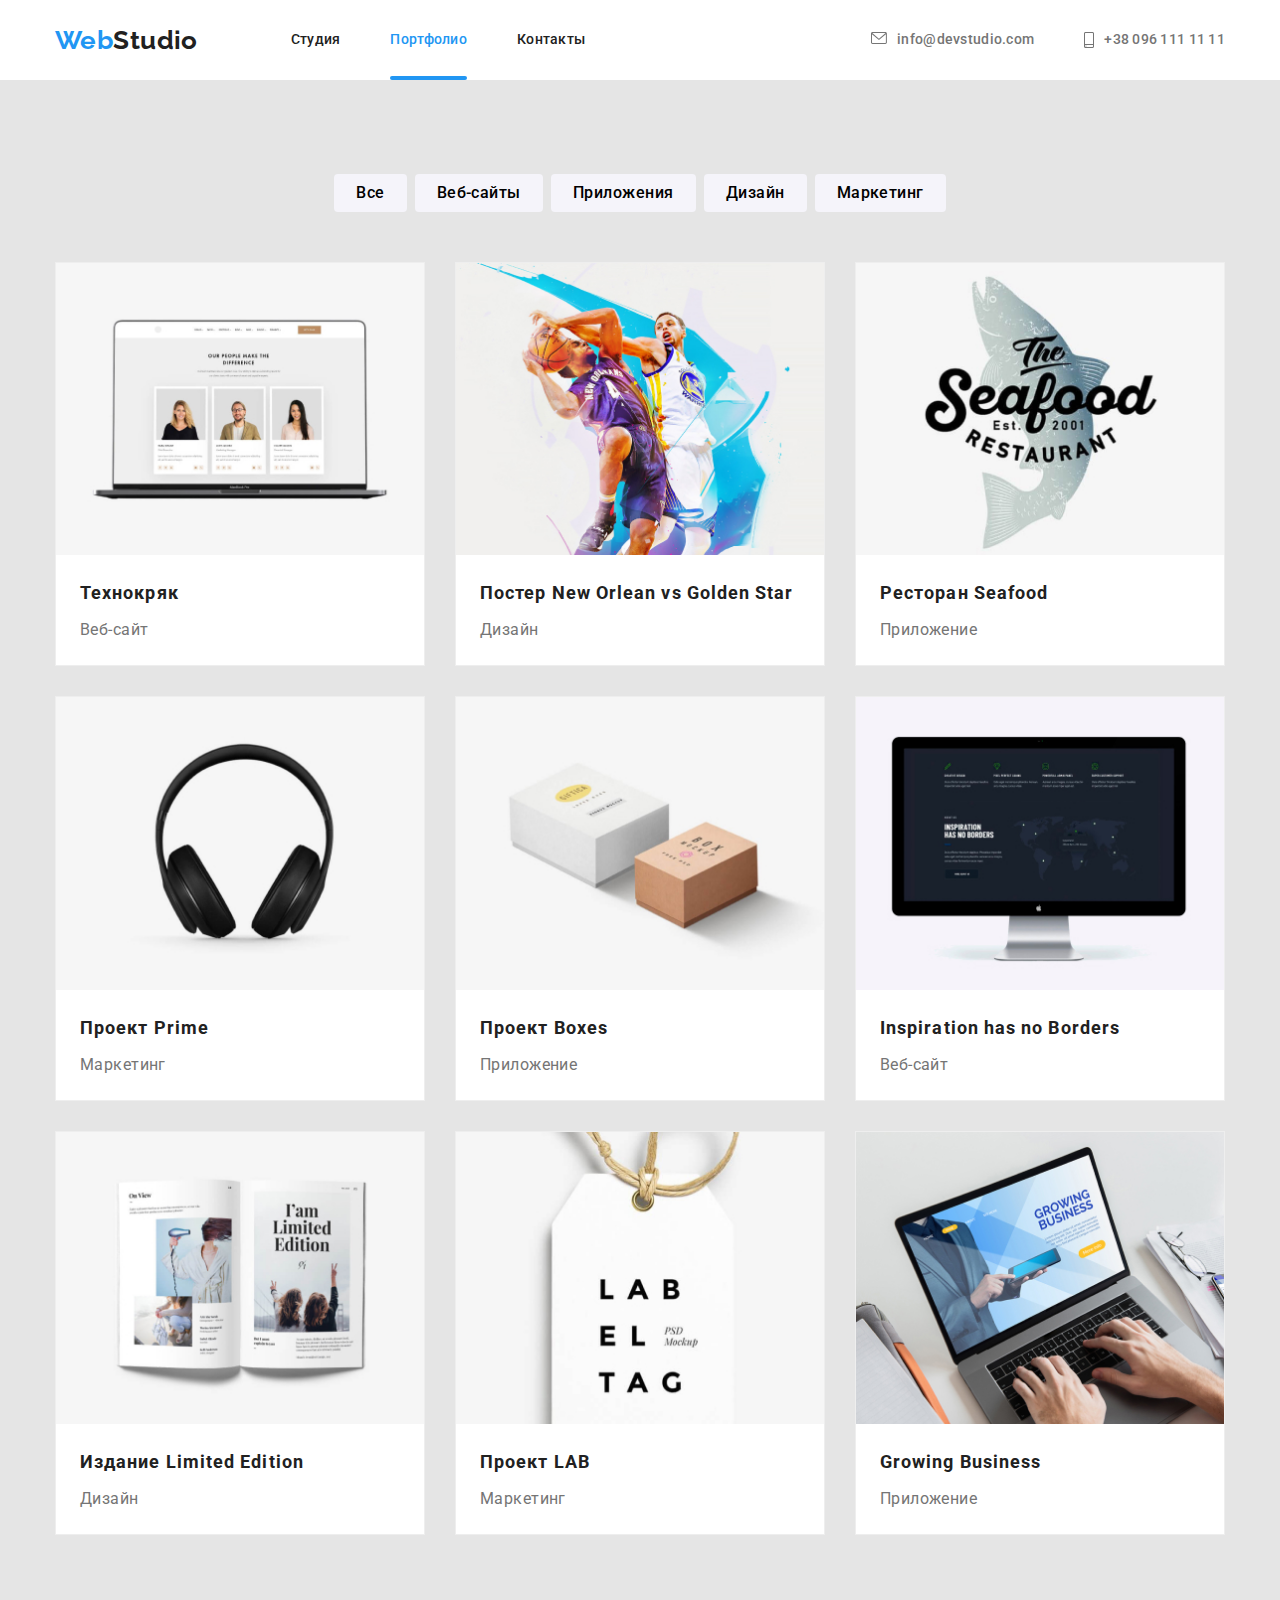
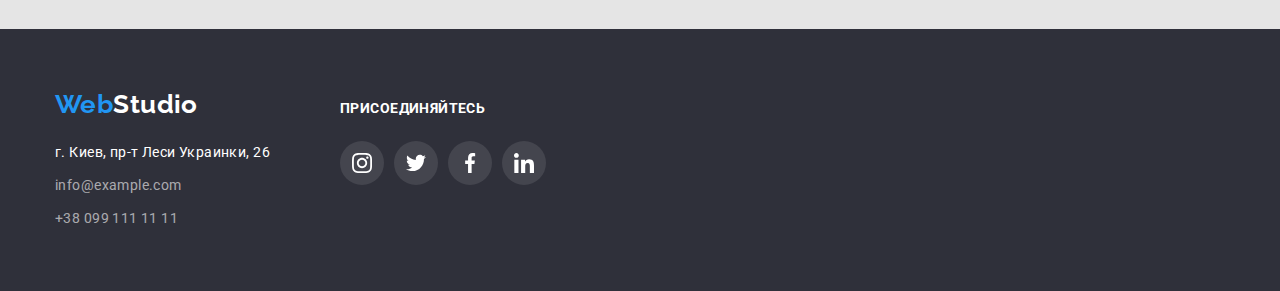
==== portfolio.html @ e88140aa "Скопированы файлы из 5 дз" ====
<!DOCTYPE html>
<html lang="ru">
  <head>
    <meta charset="UTF-8" />
    <meta http-equiv="X-UA-Compatible" content="IE=edge" />
    <meta name="viewport" content="width=device-width, initial-scale=1.0" />
    <title>Портфолио</title>
       <link rel="stylesheet" href="./css/style.css" />
    <link rel="preconnect" href="https://fonts.googleapis.com" />
    <link rel="preconnect" href="https://fonts.gstatic.com" crossorigin />
    <link
      href="https://fonts.googleapis.com/css2?family=Raleway:wght@600&family=Roboto:wght@400;500;700;900&display=swap"
      rel="stylesheet"
    />
 
  </head>
  <body>
    <!-- header -->
    <header class="header">
      <div class="container header-nav">
        <nav class="nav">
          <a href="./index.html" lang="en" class="logo-header">
            <span class="logo-decor">Web</span>Studio</a
          >
          <ul class="nav-list">
            <li><a href="./index.html" class="nav-link">Студия</a></li>
            <li>
              <a href="./portfolio.html" class="nav-link current">Портфолио</a>
            </li>
            <li><a href="" class="nav-link">Контакты</a></li>
          </ul>
        </nav>

        <ul class="cotacts-list">
          <li>
            <a href="" class="nav-communication">
              <svg class="icon-envelope" width="16px" height="12px">
                <use href="img/sprite.svg#icon-envelope"></use>
              </svg>
              info@devstudio.com</a
            >
          </li>
          <li>
            <a href="" class="nav-communication">
              <svg class="icon-tel" width="10px" height="16px">
                <use href="./img/sprite.svg#icon-smartphone"></use>
              </svg>
              +38 096 111 11 11</a
            >
          </li>
        </ul>
      </div>
    </header>
    <!-- main -->
    <main>
      <section class="portfolio">
        <div class="container">
          <ul class="list-search">
            <li>
              <button class="search-btn">Все</button>
            </li>
            <li>
              <button class="search-btn">Веб-сайты</button>
            </li>
            <li>
              <button class="search-btn">Приложения</button>
            </li>
            <li>
              <button class="search-btn">Дизайн</button>
            </li>
            <li>
              <button class="search-btn">Маркетинг</button>
            </li>
          </ul>
          <ul class="list-portfolio">
            <li class="portfolio-card">
              <a href="">
                <div class="partfolio-card-overlay">
                  <img
                    src="./img/portfolio0.jpg"
                    alt="Сайт Технокряк"
                    width="370"
                  />
             <div class="card-text">
                    <p >
                      Ресурс предлагает комплексные предложения с разным уровнем
                      функционала и сервисов. Все это позволит посетителю получить
                      исчерпывающие сведения о компании или частном лице.
                    </p>
             </div>
                </div>
  <div class="portfolio-card-name">
                  <h2 class="card-title">Технокряк</h2>
                  <p class="card-info">Веб-сайт</p>
  </div></a
              >
            </li>
            <li class="portfolio-card">
              <p>
                <a href="">
                 <div class="partfolio-card-overlay">
                    <img
                      src="./img/portfolio1.jpg"
                      alt="Постер баскетболистов"
                      width="370"
                    />
                    <p class="card-text">
                      Ресурс предлагает комплексные предложения с разным уровнем
                      функционала и сервисов. Все это позволит посетителю получить
                      исчерпывающие сведения о компании или частном лице.
                    </p>
                 </div>
              </p>
             <div class="portfolio-card-name">
                  <h2 class="card-title">Постер New Orlean vs Golden Star</h2>
                  <p class="card-info">Дизайн</p>
             </div></a
              >
            </li>
            <li class="portfolio-card">
              <a href="">
             <div class="partfolio-card-overlay">
                  <img
                    src="./img/portfolio2.jpg"
                    alt="Логотип ресторана"
                    width="370"
                  />
                  <p class="card-text">
                    Ресурс предлагает комплексные предложения с разным уровнем
                    функционала и сервисов. Все это позволит посетителю получить
                    исчерпывающие сведения о компании или частном лице.
                  </p>
             </div>
            <div class="portfolio-card-name">
                  <h2 class="card-title">Ресторан Seafood</h2>
                  <p class="card-info">Приложение</p>
            </div></a
              >
            </li>
            <li class="portfolio-card">
              <a href="">
               <div class="partfolio-card-overlay">
                  <img src="./img/portfolio3.jpg" alt="Наушники" width="370" />
                  <p class="card-text">
                    Ресурс предлагает комплексные предложения с разным уровнем
                    функционала и сервисов. Все это позволит посетителю получить
                    исчерпывающие сведения о компании или частном лице.
                  </p>
               </div>
          <div class="portfolio-card-name">
                  <h2 class="card-title">Проект Prime</h2>
                  <p class="card-info">Маркетинг</p>
          </div></a
              >
            </li>
            <li class="portfolio-card">
              <a href="">
               <div class="partfolio-card-overlay">
                  <img
                    src="./img/portfolio4.jpg"
                    alt="Фото проекта"
                    width="370"
                  />
                  <p class="card-text">
                    Ресурс предлагает комплексные предложения с разным уровнем
                    функционала и сервисов. Все это позволит посетителю получить
                    исчерпывающие сведения о компании или частном лице.
                  </p>
               </div>
           <div class="portfolio-card-name">
                  <h2 class="card-title">Проект Boxes</h2>
                  <p class="card-info">Приложение</p>
           </div></a
              >
            </li>
            <li class="portfolio-card">
              <a href="">
              <div class="partfolio-card-overlay">
                  <img
                    src="./img/portfolio5.jpg"
                    alt="Сайт Inspiration has no Borders"
                    width="370"
                  />
                  <p class="card-text">
                    Ресурс предлагает комплексные предложения с разным уровнем
                    функционала и сервисов. Все это позволит посетителю получить
                    исчерпывающие сведения о компании или частном лице.
                  </p>
              </div>
                <div class="portfolio-card-name">
                  <h2 class="card-title">Inspiration has no Borders</h2>
                  <p class="card-info">Веб-сайт</p>
                </div></a
              >
            </li>
            <li class="portfolio-card">
              <a href="">
            <div class="partfolio-card-overlay">
                  <img src="./img/portfolio6.jpg" alt="Журнал" width="370" />
                  <p class="card-text">
                    Ресурс предлагает комплексные предложения с разным уровнем
                    функционала и сервисов. Все это позволит посетителю получить
                    исчерпывающие сведения о компании или частном лице.
                  </p>
            </div>
             <div class="portfolio-card-name">
                  <h2 class="card-title">Издание Limited Edition</h2>
                  <p class="card-info">Дизайн</p>
             </div></a
              >
            </li>
            <li class="portfolio-card">
              <a href="">
          <div class="partfolio-card-overlay">
                  <img
                    src="./img/portfolio7.jpg"
                    alt="Лого проекта Lab"
                    width="370"
                  />
                  <p class="card-text">
                    Ресурс предлагает комплексные предложения с разным уровнем
                    функционала и сервисов. Все это позволит посетителю получить
                    исчерпывающие сведения о компании или частном лице.
                  </p>
          </div>
               <div class="portfolio-card-name">
                  <h2 class="card-title">Проект LAB</h2>
                  <p class="card-info">Маркетинг</p>
               </div></a
              >
            </li>
            <li class="portfolio-card">
              <a href="">
             <div class="partfolio-card-overlay">
                  <img
                    src="./img/portfolio8.jpg"
                    alt="Приложение Growing Business"
                    width="370"
                  />
                  <p class="card-text">
                    Ресурс предлагает комплексные предложения с разным уровнем
                    функционала и сервисов. Все это позволит посетителю получить
                    исчерпывающие сведения о компании или частном лице.
                    
                  </p>
             </div>
               <div class="portfolio-card-name">
                  <h2 class="card-title">Growing Business</h2>
                  <p class="card-info">Приложение</p>
               </div></a
              >
            </li>
          </ul>
        </div>
      </section>
    </main>
    <!-- footer -->
    <footer class="footer">
      <div class="container general-container-footer">
        <div class="first-container-footer">
          <a href="" lang="en" class="logo-footer">
            <span class="logo-decor">Web</span>Studio</a
          >
          <address class="adress">
            <ul class="adress-list">
              <li>
                <a href="" class="adress-offline"
                  >г. Киев, пр-т Леси Украинки, 26</a
                >
              </li>
              <li><a href="" class="adress-online">info@example.com</a></li>
              <li><a href="" class="adress-online">+38 099 111 11 11</a></li>
            </ul>
          </address>
        </div>
        <div class="second-container-footer">
          <p class="second-container-footer-title">присоединяйтесь</p>
          <ul class="sochial-icon-list">
            <li class="sochial-icon-link sochial-icon-link-footer">
              <a href="https://www.instagram.com/">
                <svg class="sochial-icon-link-svg sochial-icon-link-svg-footer">
                  <use href="./img/sprite.svg#icon-instagram"></use>
                </svg>
              </a>
            </li>
            <li class="sochial-icon-link sochial-icon-link-footer">
              <a href="">
                <svg class="sochial-icon-link-svg sochial-icon-link-svg-footer">
                  <use href="./img/sprite.svg#icon-twitter"></use>
                </svg>
              </a>
            </li>
            <li class="sochial-icon-link sochial-icon-link-footer">
              <a href="">
                <svg class="sochial-icon-link-svg sochial-icon-link-svg-footer">
                  <use href="./img/sprite.svg#icon-facebook"></use>
                </svg>
              </a>
            </li>
            <li class="sochial-icon-link sochial-icon-link-footer">
              <a href="">
                <svg class="sochial-icon-link-svg sochial-icon-link-svg-footer">
                  <use href="./img/sprite.svg#icon-linkedin"></use>
                </svg>
              </a>
            </li>
          </ul>
        </div>
      </div>
    </footer>
  </body>
</html>
---- css/style.css ----
/* Палитра цветов
Accent #2196F3
title color #212121
Secondary color #757575
white #FFFFFF
second bg color #E5E5E5
third bg color #2F303A
mail tel color rgba(255, 255, 255, 0.6)
bgcolor button portfolio #F5F4FA


*/

/* Указываем box sizing */
*,
*::before,
*::after {
    box-sizing: border-box;
}

/* Убираем внутренние отступы */
ul,
ol {
    padding: 0;
}

/* Убираем внешние отступы */
body,
h1,
h2,
h3,
h4,
p,
ul,
ol,
li,
figure,
figcaption,
blockquote,
dl,
dd {
    margin: 0;
}

/* Выставляем основные настройки по-умолчанию для body */
body {
    min-height: 100vh;
    scroll-behavior: smooth;
    text-rendering: optimizeSpeed;
    line-height: 1.5;
}

/* Удаляем стандартную стилизацию для всех ul и il, у которых есть атрибут class*/
ul[class],
ol[class] {
    list-style: none;
}

/* Элементы a, у которых нет класса, сбрасываем до дефолтных стилей */
a:not([class]) {
    text-decoration-skip-ink: auto;
}

/* Упрощаем работу с изображениями */
img {
    max-width: 100%;
    display: block;
}

/* Указываем понятную периодичность в потоке данных у article*/
article>*+* {
    margin-top: 1em;
}

/* Наследуем шрифты для инпутов и кнопок */
input,
button,
textarea,
select {
    font: inherit;
}

/* Удаляем все анимации и переходы для людей, которые предпочитай их не использовать */
@media (prefers-reduced-motion: reduce) {
    * {
        animation-duration: 0.01ms !important;
        animation-iteration-count: 1 !important;
        transition-duration: 0.01ms !important;
        scroll-behavior: auto !important;
    }
}

:root {
    --primary-text-color: #212121;
    --Secondary-text-color: #757575;
    --white: #FFFFFF;
    --second-bgcolor: #E5E5E5;
    --third-bgcolor: #2F303A;
    --mail-tel-color: rgba(255, 255, 255, 0.6);
    --accent-color: #2196F3;
    --button-bgcolor: #F5F4FA;
    --icon-color: #AFB1B8;
    --bgcolor-icon-footer: rgba(255, 255, 255, 0.1);
    --backdrop-color: rgba(0, 0, 0, 0.2);
    --bgcolor-lessons-info: rgba(47, 48, 58, 0.8);
    --accent-bgcolor: rgba(33, 150, 243, 0.9);
}

a {
    text-decoration: none;

}

body {
    color: var(--primary-text-color);

    font-size: 14px;
    font-family: Roboto, sans-serif;
    line-height: 1.71;
    letter-spacing: 0.03em;

    /* Шапка */
}

.logo-header,
.logo-footer {
    color: var(--primary-text-color);

    font-family: Raleway, sans-serif;
    font-weight: 700;
    font-size: 26px;
    line-height: 1.19;


}

.logo-header {
    margin-right: 93px;
}

.header-nav {
    display: flex;

}

.logo-decor {
    color: var(--accent-color)
}

.nav {
    display: flex;
    align-items: center;
}

/* .nav-list .nav-link:not(:last-child){
    margin-left: 50px;
} */
.nav-list {
    display: flex;

}

.nav-link,
.nav-communication {
    color: var(--primary-text-color);

    font-weight: 500;
    line-height: 1.14;
    letter-spacing: 0.02em;

    display: block;
    padding: 32px 0;

    transition: color 250ms cubic-bezier(0.4, 0, 0.2, 1);

}

.current {
    position: relative;
    color: var(--accent-color)
}

.current::after {
    position: absolute;
    content: "";
    display: block;
    width: 100%;
    height: 4px;
    bottom: 0;
    border-radius: 2px;
    background-color: var(--accent-color);
}

.header ul :hover,
.header ul :focus {
    color: var(--accent-color)
}

.cotacts-list {
    display: flex;
    margin-left: auto;


}

.nav-communication {
    display: flex;
    color: var(--Secondary-text-color);

    font-weight: 500;
    line-height: 1.14;
    letter-spacing: 0.02em;

}

.icon-envelope,
.icon-tel {
    display: inline-flex;
    margin-right: 10px;
    fill: currentColor;
}

.nav-list li:not(:first-child) {
    margin-left: 50px;
}

.cotacts-list li+li {
    margin-left: 50px;
}

/* Main index */
main {
    background-color: var(--second-bgcolor);
}

.container {
    width: 1200px;
    margin-left: auto;
    margin-right: auto;

    padding: 0 15px;
}

.our-lessons,
.our-team,
.portfolio,
.regular-customers {
    padding-top: 94px;
    padding-bottom: 94px;
    ;
}

.our-feathers {
    padding-top: 94px;

}

/* hero */
.hero {
    background-image: linear-gradient(to right, rgba(47, 48, 58, 0.4), rgba(47, 48, 58, 0.4)),
        url(../img/bgimg.jpg);
    background-repeat: no-repeat;
    width: 1600px;
    height: 600px;
    margin: 0 auto;
    padding: 200px 0;
}

.feature-tittle {
    position: absolute;
    opacity: 0;
    pointer-events: none;
}

.hero-title {
    color: var(--white);



    font-weight: 900;
    font-size: 44px;
    line-height: 1.36;
    text-align: center;
    letter-spacing: 0.06em;


    margin-bottom: 30px;
}

.hero-button {
    background-color: var(--accent-color);
    color: var(--white);


    font-family: Roboto,
        sans-serif;
    font-weight: 700;
    font-size: 16px;
    line-height: 1.88;
    letter-spacing: 0.06em;

    cursor: pointer;
    box-shadow: 0px 4px 4px rgba(0, 0, 0, 0.15);
    border-radius: 4px;
    border: none;
    padding: 10px 32px;
    margin-left: auto;
    margin-right: auto;

    display: block;
}

.backdrop {
    position: fixed;
    background-color: var(--backdrop-color);
    top: 0;
    left: 0;
    width: 100%;
    height: 100%;
    opacity: 1;

 
}
.is-hidden {
    opacity: 0;
    pointer-events: none;
    transition: opacity 250ms linear;
    
}
.backdrop.is-hidden .modal-hero-btn{
    transform: translate(-50%, -50%) scale(0.9);
    

}


.modal-hero-btn {
    position: fixed;
    top: 50%;
    left: 50%;

    width: 528px;
    height: 581px;
    background-color: var(--white);
    transform: translate(-50%, -50%) scale(1);
    transition: transform 250ms cubic-bezier(0.4, 0, 0.2, 1);

}

.modal-close {
    display: flex;
   
    cursor: pointer;
    width: 30px;
    height: 30px;
    margin-top: 8px;
    margin-right: 8px;
    margin-left: auto;


    border: 1px solid rgba(0, 0, 0, 0.1);
    box-shadow: 0px 1px 3px rgba(0, 0, 0, 0.12),
        0px 1px 1px rgba(0, 0, 0, 0.14),
        0px 2px 1px rgba(0, 0, 0, 0.2);
    border-radius: 4px;
    border-radius: 50%;
    transition: background-color 250ms cubic-bezier(0.4, 0, 0.2, 1),
    fill 250ms cubic-bezier(0.4, 0, 0.2, 1) ;
}

.modal-close-svg {


    margin: auto;
}
.modal-close:hover, .modal-close:focus{
    background-color: var(--accent-color);
    fill: var(--white);

}
/*Особенности  */
.feature-list {
    display: flex;
}

.icon-feature {
    width: 70px;
    height: 70px;
}

.icon-feature-container {
    padding: 25px 100px;
    background-color: var(--button-bgcolor);
    border-radius: 4px;
    margin-bottom: 30px;
}

.feature-list li:not(:last-child) {
    margin-right: 30px;
}

.feature-list-title {
    color: var(--primary-text-color);

    font-weight: 700;
    line-height: 1.14;
}

.feature-info {
    color: var(--Secondary-text-color);

    margin-top: 10px;

}

.lessons-titile,
.team-title,
.regular-customers-title {
    color: var(--primary-text-color);

    font-weight: 700;
    font-size: 36px;
    line-height: 1.17;
    text-align: center;

    margin-bottom: 50px;
}



/*Чем мы занимаемся  */
.lessons-list {
    display: flex;
}

.lessons-list li:not(:last-child) {
    margin-right: 30px;
}

.lessons-list li {
    position: relative;
}

.lessons-info {
    position: absolute;
    display: flex;
    justify-content: center;
    align-items: center;

    height: 70px;
    width: 100%;
    bottom: 0;

    background-color: var(--bgcolor-lessons-info);
    color: var(--white);
}

/* Наша команда */
.list-item-worker:not(:last-child) {
    margin-right: 30px;
}

.list-item-worker {
    background: var(--white);
    box-shadow: 0px 1px 3px rgba(0, 0, 0, 0.12),
        0px 1px 1px rgba(0, 0, 0, 0.14),
        0px 2px 1px rgba(0, 0, 0, 0.2);

    border-radius: 0px 0px 4px 4px;
}

.team-list {
    display: flex;
}

.team-name {
    color: var(--primary-text-color);

    font-weight: 500;
    font-size: 16px;
    line-height: 1.19;
    text-align: center;

}

.name-info {
    color: var(--Secondary-text-color);

    font-size: 16px;
    line-height: 1.19;
    text-align: center;

    margin-top: 10px;
}

.name-info-container {
    padding: 32px 30px;
}

.sochial-icon-list {
    display: flex;
    margin-top: 16px;
    justify-content: space-between;

}

.sochial-icon-link {
    display: flex;
    width: 44px;
    height: 44px;

    justify-content: center;
    align-items: center;
    border-radius: 50%;

    transition: background-color 250ms cubic-bezier(0.4, 0, 0.2, 1);
}

.sochial-icon-link a {
    display: flex;
  
}

.sochial-icon-link:hover {
    background-color: var(--accent-color);

    cursor: pointer;
}

.sochial-icon-link:hover .sochial-icon-link-svg {
    fill: var(--white);
}

.sochial-icon-link-svg {

    width: 20px;
    height: 20px;
    fill: var(--icon-color);
    margin: auto;

    transition: fill 250ms cubic-bezier(0.4, 0, 0.2, 1);

}


/* Постоянные клиенты */
.regular-customers-list {
    display: flex;
    justify-content: space-between;

}

.regular-customers-item {
    display: flex;
    justify-content: center;
    align-items: center;

    width: 170px;
    height: 92px;
    border: 1px solid var(--icon-color);
    box-sizing: border-box;
    border-radius: 4px;

    transition:border-color 250ms cubic-bezier(0.4, 0, 0.2, 1);
}

.regular-customers-item-svg {
    fill: currentColor;
    transition: color 250ms cubic-bezier(0.4, 0, 0.2, 1);
   
}

.regular-customers-item a {
    color: var(--icon-color);


}

.regular-customers-item:hover,
.regular-customers-item:hover .regular-customers-item-svg {
    border-color: var(--accent-color);
    color: var(--accent-color);
    cursor: pointer;
}

.regular-customers-item:focus,
.regular-customers-item:focus .regular-customers-item-svg {
    border-color: var(--accent-color);
    color: var(--accent-color);
    cursor: pointer;
}

/* footer */
.footer {
    background-color: var(--third-bgcolor);

    padding: 60px 0;
}

.logo-footer {
    color: var(--white);
}

.adress {
    font-family: Roboto, sans-serif;
    font-style: normal;
    font-weight: 400;
    font-size: 14px;
    line-height: 1.71;
}

.adress-offline {
    display: block;
    color: var(--white);

    margin-top: 20px;
}

.adress-online {
    display: block;
    color: var(--mail-tel-color);

    margin-top: 9px;
}

.general-container-footer {
    display: flex;
    align-items: baseline;
}

.second-container-footer {
    margin-left: 70px;
}

.second-container-footer-title {
    margin-bottom: 20px;
    font-size: 14px;
    font-weight: 700;

    text-transform: uppercase;
    color: var(--white);
}

.sochial-icon-link-svg-footer {
    fill: var(--white);

}

.sochial-icon-link-footer {
    background-color: var(--bgcolor-icon-footer);
}

.sochial-icon-link-footer:not(:last-child) {
    margin-right: 10px;
}


/* main portfolio */
/* Кнопки поиска */
.list-search {
    display: flex;
    justify-content: center;
    margin-bottom: 50px;
}

.list-search li:not(:last-child) {
    margin-right: 8px;
}

.search-btn {
    border: none;
    background-color: var(--button-bgcolor);
    background: #F5F4FA;
    border-radius: 4px;

    font-family: 'Roboto';
    font-style: normal;
    font-weight: 500;
    font-size: 16px;
    line-height: 1.62;
    letter-spacing: 0.03em;
    cursor: pointer;

    padding: 6px 22px;

    transition: background-color 250ms cubic-bezier(0.4, 0, 0.2, 1),
    color 250ms cubic-bezier(0.4, 0, 0.2, 1);
}

.search-btn:hover,
.search-btn:focus {
    background-color: var(--accent-color);
    color: var(--white);
}

/* Карточки продуктов */
.portfolio-card {
    background-color: var(--white);

    width: calc((100% - 60px) / 3);
    border: 1px solid #EEEEEE;


    margin-right: 30px;
    margin-bottom: 30px;
}

.portfolio-card:nth-child(3n) {
    margin-right: 0;
}

.portfolio-card:nth-last-child(-n+3) {
    margin-bottom: 0;
}

.list-portfolio {
    display: flex;
    flex-wrap: wrap;

}

.card-title {
    color: var(--primary-text-color);

    font-size: 18px;
    line-height: 2.00;
    letter-spacing: 0.06em;


}

.card-info {
    color: var(--Secondary-text-color);

    font-size: 16px;
    line-height: 1.88;

    margin-top: 4px;
}

.partfolio-card-overlay {
    position: relative;
    overflow: hidden;

}

.portfolio-card-name {
    padding: 20px 24px;
}

.card-text {
    display: flex;
    position: absolute;


    padding: 63px 24px;
    top: 0;
    width: 100%;
    height: 100%;

    opacity: 1;
    color: var(--white);
    background-color: var(--accent-bgcolor);
    font-size: 18px;
    line-height: 1.55;
    transform: translateY(101%);
    transition: transform 250ms cubic-bezier(0.4, 0, 0.2, 1);
}

.portfolio-card:hover {

    box-shadow: 0px 1px 1px rgba(0, 0, 0, 0.12),
        0px 4px 4px rgba(0, 0, 0, 0.06),
        1px 4px 6px rgba(0, 0, 0, 0.16);

}

.portfolio-card:hover .card-text {
        transform: translateY(0);
}
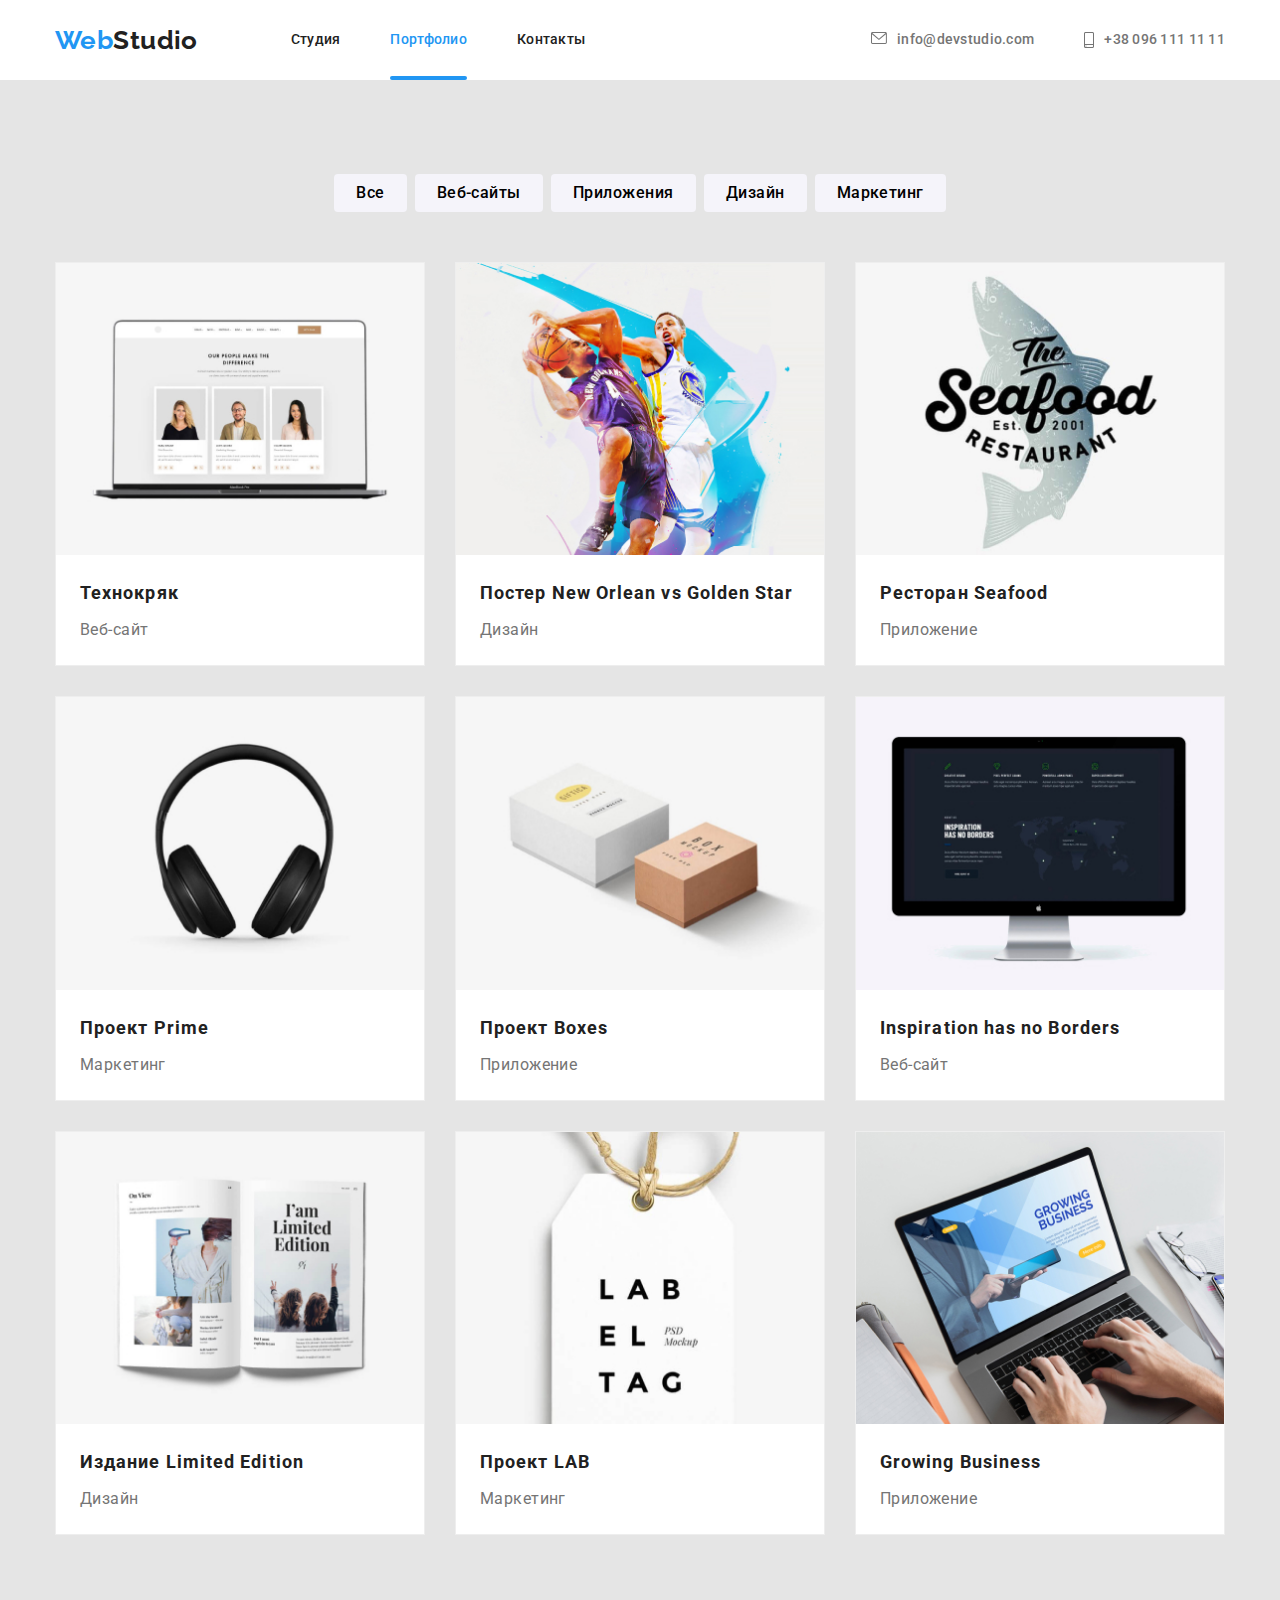
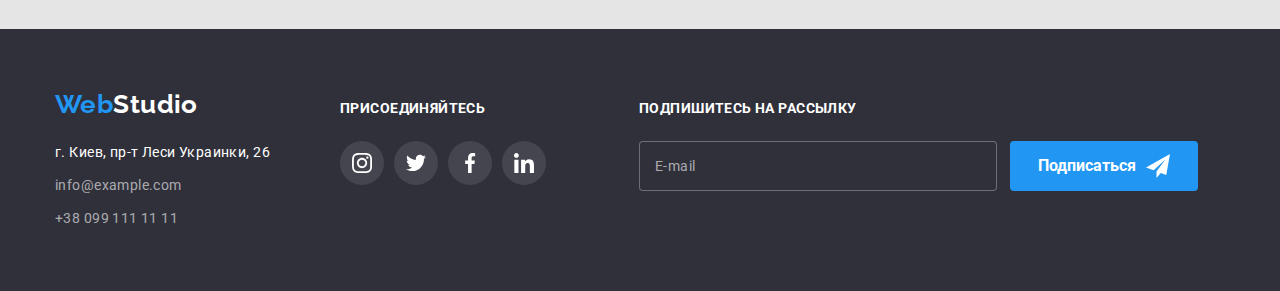
==== commit 2823d9d8: "Сделано 6 дз" ====
--- a/portfolio.html
+++ b/portfolio.html
@@ -274,7 +274,7 @@
           </address>
         </div>
         <div class="second-container-footer">
-          <p class="second-container-footer-title">присоединяйтесь</p>
+          <p class="container-footer-title">присоединяйтесь</p>
           <ul class="sochial-icon-list">
             <li class="sochial-icon-link sochial-icon-link-footer">
               <a href="https://www.instagram.com/">
@@ -306,6 +306,25 @@
             </li>
           </ul>
         </div>
+        <div class="third-container-footer">
+          <p class="container-footer-title">Подпишитесь на рассылку</p>
+          <label class="label-mail-footer">
+            <input
+              type="email"
+              name="mail"
+              placeholder=" "
+              class="input-mail-footer"
+              autocomplete="none"
+            />
+            <span class="mail-text-footer">E-mail</span>
+          </label>
+          <button class="subscribe-footer">
+            <span class="subscribe-text">Подписаться</span>
+            <svg class="icon-send-svg" width="24px" height="24px">
+              <use href="./img/sprite.svg#icon-send"></use>
+            </svg>
+          </button>
+        </div>
       </div>
     </footer>
   </body>
--- a/css/style.css
+++ b/css/style.css
@@ -98,13 +98,14 @@
     --second-bgcolor: #E5E5E5;
     --third-bgcolor: #2F303A;
     --mail-tel-color: rgba(255, 255, 255, 0.6);
-    --accent-color: #2196F3;
+    --accent-color: #2196f3;
     --button-bgcolor: #F5F4FA;
     --icon-color: #AFB1B8;
     --bgcolor-icon-footer: rgba(255, 255, 255, 0.1);
     --backdrop-color: rgba(0, 0, 0, 0.2);
     --bgcolor-lessons-info: rgba(47, 48, 58, 0.8);
     --accent-bgcolor: rgba(33, 150, 243, 0.9);
+    --input-border-color: rgba(33, 33, 33, 0.2);
 }
 
 a {
@@ -310,7 +311,7 @@
 
     display: block;
 }
-
+/* Modal */
 .backdrop {
     position: fixed;
     background-color: var(--backdrop-color);
@@ -325,7 +326,7 @@
 .is-hidden {
     opacity: 0;
     pointer-events: none;
-    transition: opacity 250ms linear;
+    transition: opacity 250ms cubic-bezier(0.4, 0, 0.2, 1);
     
 }
 .backdrop.is-hidden .modal-hero-btn{
@@ -350,7 +351,7 @@
 
 .modal-close {
     display: flex;
-   
+    align-items: flex-end;
     cursor: pointer;
     width: 30px;
     height: 30px;
@@ -358,7 +359,7 @@
     margin-right: 8px;
     margin-left: auto;
 
-
+    
     border: 1px solid rgba(0, 0, 0, 0.1);
     box-shadow: 0px 1px 3px rgba(0, 0, 0, 0.12),
         0px 1px 1px rgba(0, 0, 0, 0.14),
@@ -375,9 +376,163 @@
     margin: auto;
 }
 .modal-close:hover, .modal-close:focus{
+ 
+    fill: var(--accent-color);
+
+}
+.modal-container{
+    padding: 2px 40px 40px 40px;
+}
+.modal-title{
+    font-weight: 700;
+    font-size: 20px;
+    margin-bottom: 2px;
+}
+.label-modal{
+   position: relative;
+}
+.label-modal-name{
+    font-weight: 400;
+    font-size: 12px;
+    line-height: 1.17;
+    padding-bottom: 4px;
+    letter-spacing: 0.01em;
+
+    margin-top: 10px;
+
+    color: var(--Secondary-text-color);
+
+
+}
+.input-modal{
+    display: block;
+    border: 1px solid var(--input-border-color);
+    border-radius: 4px;
+    width: 100%;
+    height: 40px;
+    padding-left: 42px;
+    transition: border 250ms cubic-bezier(0.4, 0, 0.2, 1);
+ 
+}
+.input-modal:focus, .textarea-comment:focus{
+    outline: none;
+border: 1px solid var(--accent-color);
+}
+.input-modal:focus+.icon-modal{
+    fill: var(--accent-color);
+}
+.icon-modal{
+    position: absolute;
+    transition: fill 250ms cubic-bezier(0.4, 0, 0.2, 1);
+        
+}
+.user-svg-modal{
+        top: 40px;
+        left: 13px;
+    
+}
+.tel-svg-modal{
+    top: 42px;
+    left: 14.2px;
+}
+.envelope-svg-modal{
+    left: 13.5px;
+    top: 41px;
+}
+.textarea-comment{
+    width: 100%;
+    height: 120px;
+    padding: 6px 15px;
+
+    resize: none;
+
+    border: 1px solid var(--input-border-color);
+    border-radius: 4px;
+
+    transition: border 250ms cubic-bezier(0.4, 0, 0.2, 1);
+}
+.conditions-modal{
+    display: flex;
+    margin-top: 10px;
+    justify-content: center;
+    align-items: center;
+    cursor: pointer;
+  
+}
+.text-conditions-modal{
+  
+        font-weight: 400;
+        font-size: 14px;
+        
+}
+.checkbox-modal{
+    position: absolute;
+    width: 1px;
+    height: 1px;
+    margin: -1px;
+    border: 0;
+    padding: 0;
+    white-space: nowrap;
+    clip-path: inset(100%);
+    clip: rect(0 0 0 0);
+    overflow: hidden;
+    
+}
+.icon-check-modal{
+    fill: var(--white);
+    background-color: var(--white);
+
+    box-shadow: 0px 1px 3px rgba(0, 0, 0, 0.12),
+    0px 1px 1px rgba(0, 0, 0, 0.14),
+    0px 2px 1px rgba(0, 0, 0, 0.2);
+    border-radius: 4px;
+    border: 1px solid var(--primary-text-color);
+
+    margin-right: 8.4px;
+    transition: background-color 250ms cubic-bezier(0.4, 0, 0.2, 1),
+    fill 250ms cubic-bezier(0.4, 0, 0.2, 1),
+    border 250ms cubic-bezier(0.4, 0, 0.2, 1);
+}
+.checkbox-modal:checked + .icon-check-modal{
     background-color: var(--accent-color);
     fill: var(--white);
-
+    border: none;
+}
+.conditions-contract{
+    display: inline-block;
+    line-height: 0.8;
+    color: var(--accent-color);
+    border-bottom: 1px solid var(--accent-color);
+
+}
+.label-submit-button{
+    display: flex;
+    justify-content: center;
+
+    margin-top: 30px;
+
+
+}
+.submit-button{
+    font-weight: 700;
+    font-size: 16px;
+    line-height: 188%;
+
+    cursor: pointer;
+
+    padding: 10px 55px;
+
+    color: var(--white);
+    background-color: var(--accent-color);
+    
+    border: none;
+    border-radius: 4px;
+    box-shadow: 0px 1px 3px rgba(0, 0, 0, 0.12),
+    0px 1px 1px rgba(0, 0, 0, 0.14),
+    0px 2px 1px rgba(0, 0, 0, 0.2);
+}
+.submit-button:hover{
+    background-color: #188CE8;
 }
 /*Особенности  */
 .feature-list {
@@ -633,7 +788,7 @@
     margin-left: 70px;
 }
 
-.second-container-footer-title {
+.container-footer-title {
     margin-bottom: 20px;
     font-size: 14px;
     font-weight: 700;
@@ -654,8 +809,71 @@
 .sochial-icon-link-footer:not(:last-child) {
     margin-right: 10px;
 }
-
-
+.third-container-footer{
+    margin-left: 93px;
+}
+.label-mail-footer{ 
+    position: relative;
+}
+.input-mail-footer{
+  width: 358px;
+  height: 50px;
+  padding: 16px 15px;
+  background-color: var(--third-bgcolor);
+  outline: none;
+border: 1px solid rgba(255, 255, 255, 0.3);
+border-radius: 4px;
+color: var(--white);
+}
+.input-mail-footer:focus{
+    border: 1px solid var(--white);
+}
+.mail-text-footer{
+    position: absolute;
+    left: 16px;
+    top: -3px;
+    color: var(--mail-tel-color);
+    
+}
+.input-mail-footer:focus + .mail-text-footer, .input-mail-footer:not(:placeholder-shown) + .mail-text-footer{
+        position: absolute;
+        width: 1px;
+        height: 1px;
+        margin: -1px;
+        border: 0;
+        padding: 0;
+        white-space: nowrap;
+        clip-path: inset(100%);
+        clip: rect(0 0 0 0);
+        overflow: hidden;
+
+}
+.subscribe-footer{
+    display: inline-flex;
+    align-items: center;
+    padding: 10px 28px;
+    margin-left: 10px;
+    cursor: pointer;
+
+    background-color: var(--accent-color);
+    color: var(--white);
+    
+    border: none;
+    border-radius: 4px;
+
+}
+.subscribe-footer:hover{
+    background-color: #188CE8;
+}
+.subscribe-text{
+    font-weight: 700;
+    font-size: 16px;
+    line-height: 30px;
+}
+.icon-send-svg{
+    margin-left: 10px;
+    fill:var(--white);
+}
 /* main portfolio */
 /* Кнопки поиска */
 .list-search {
